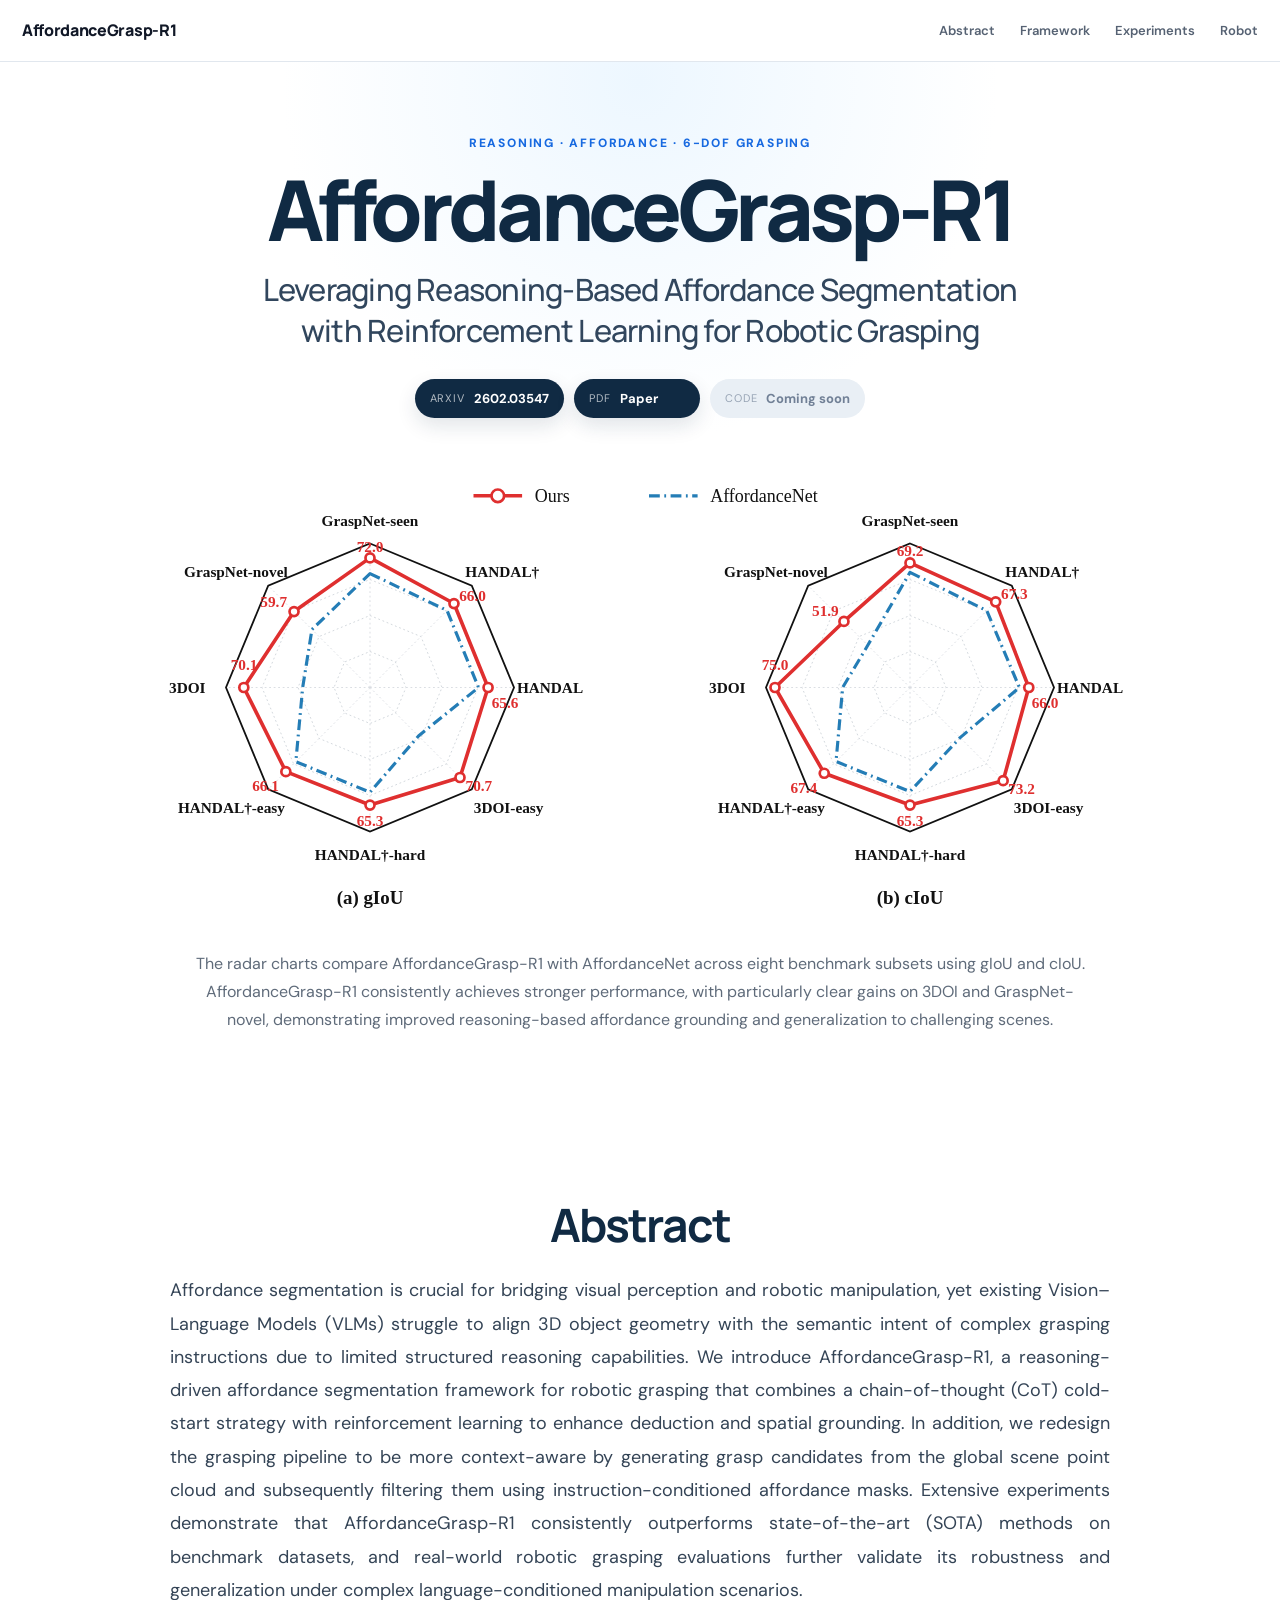
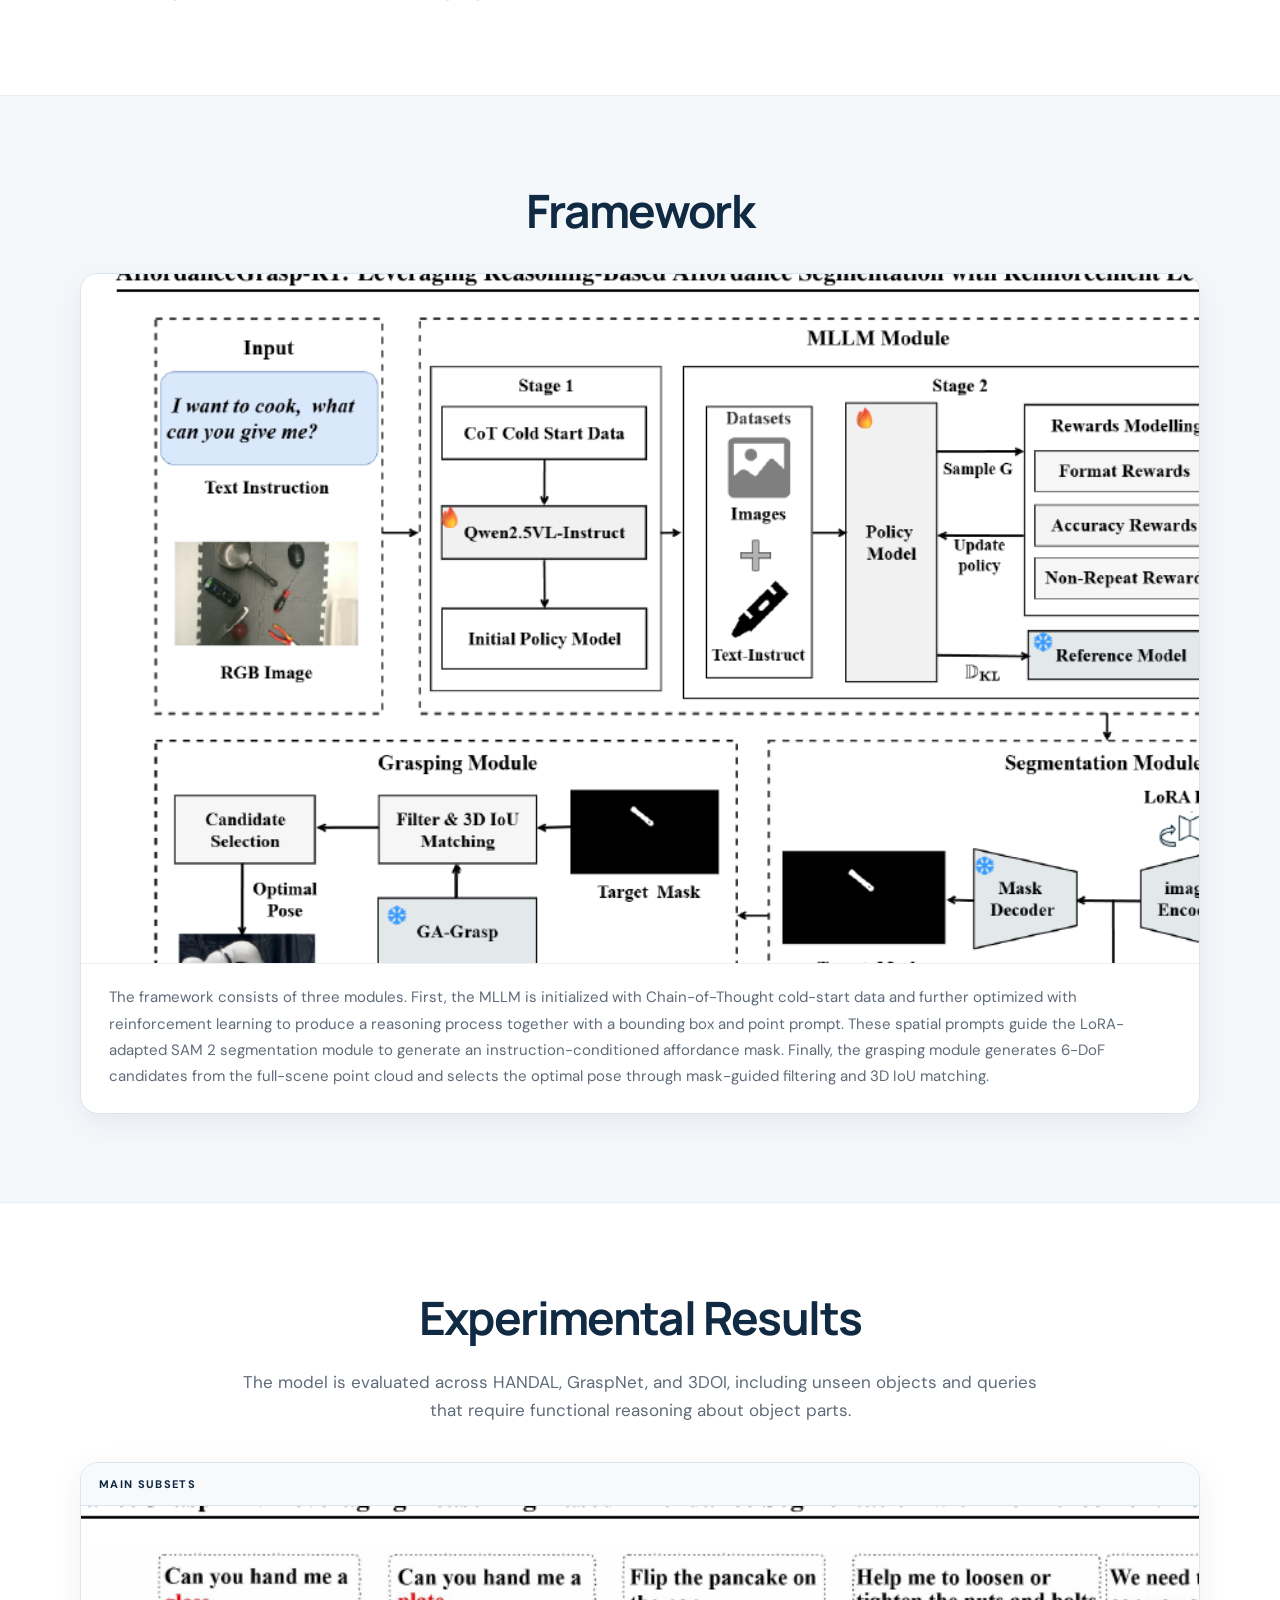
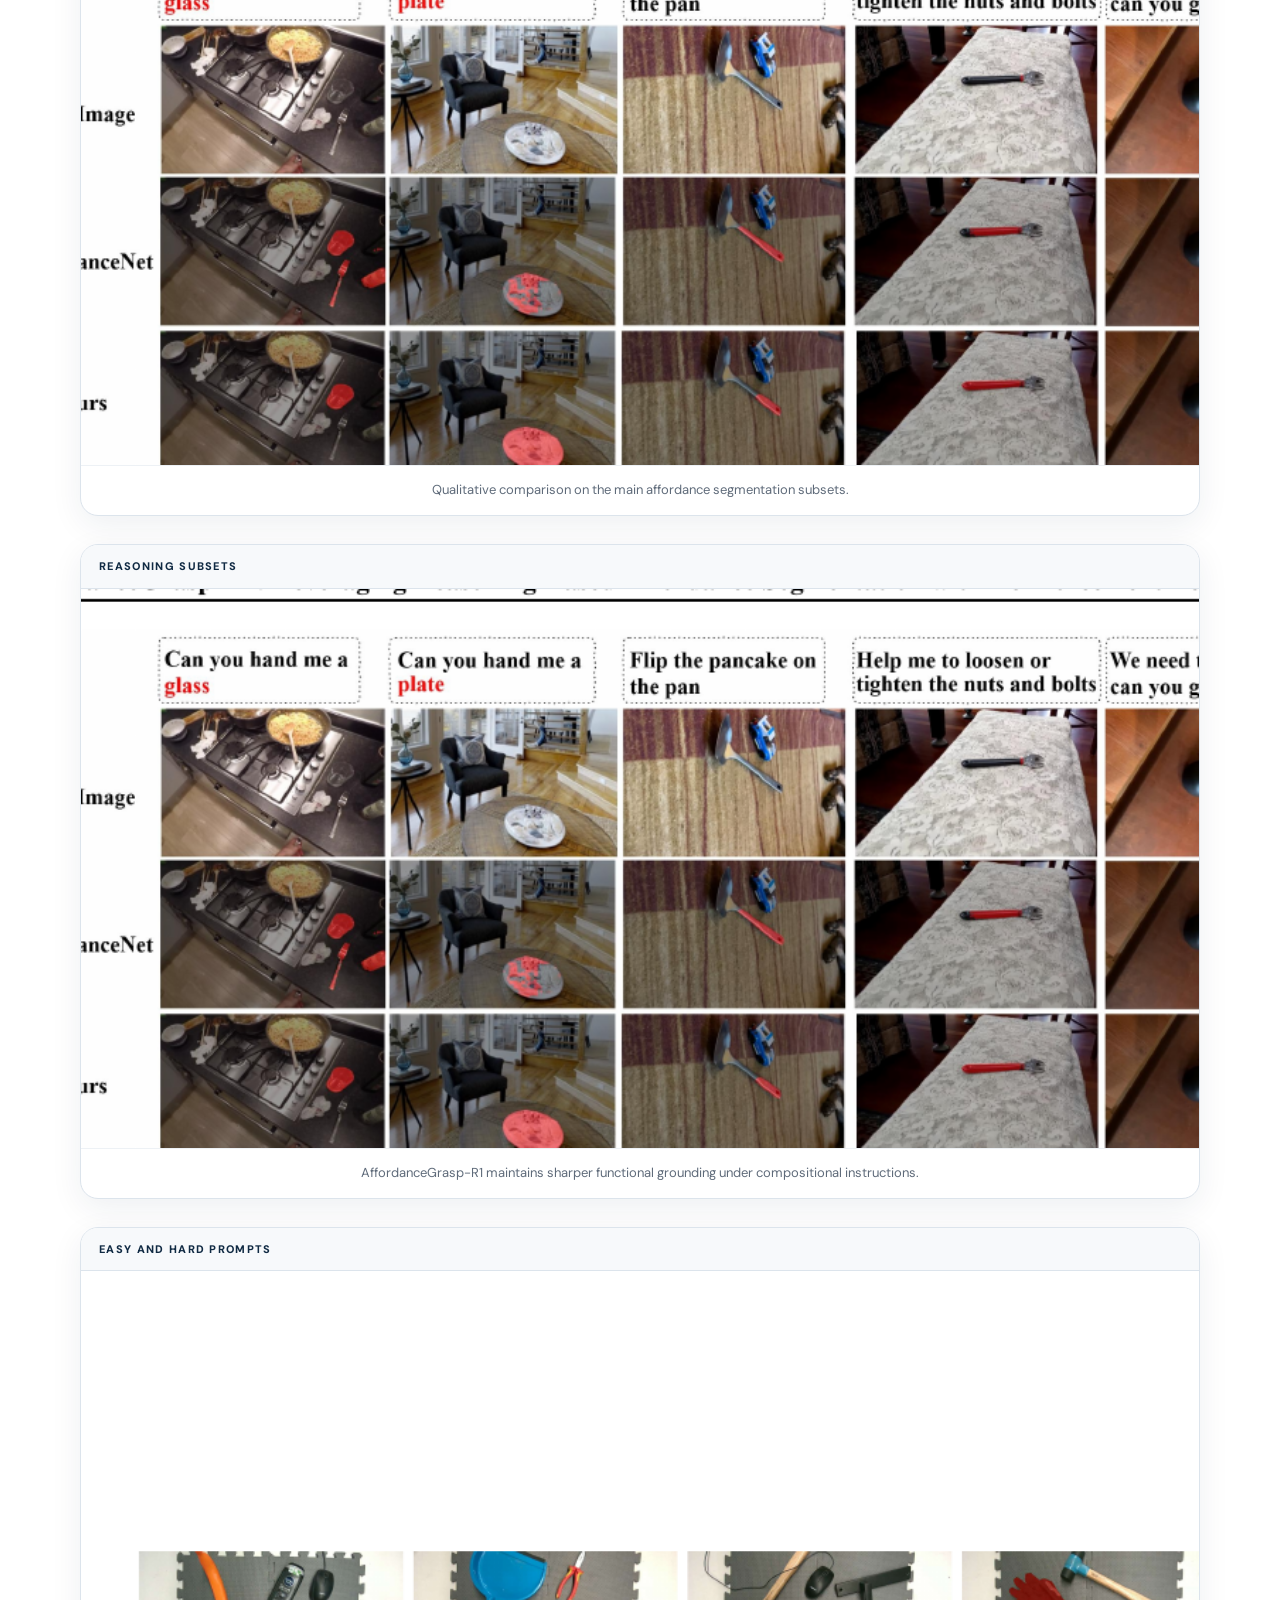
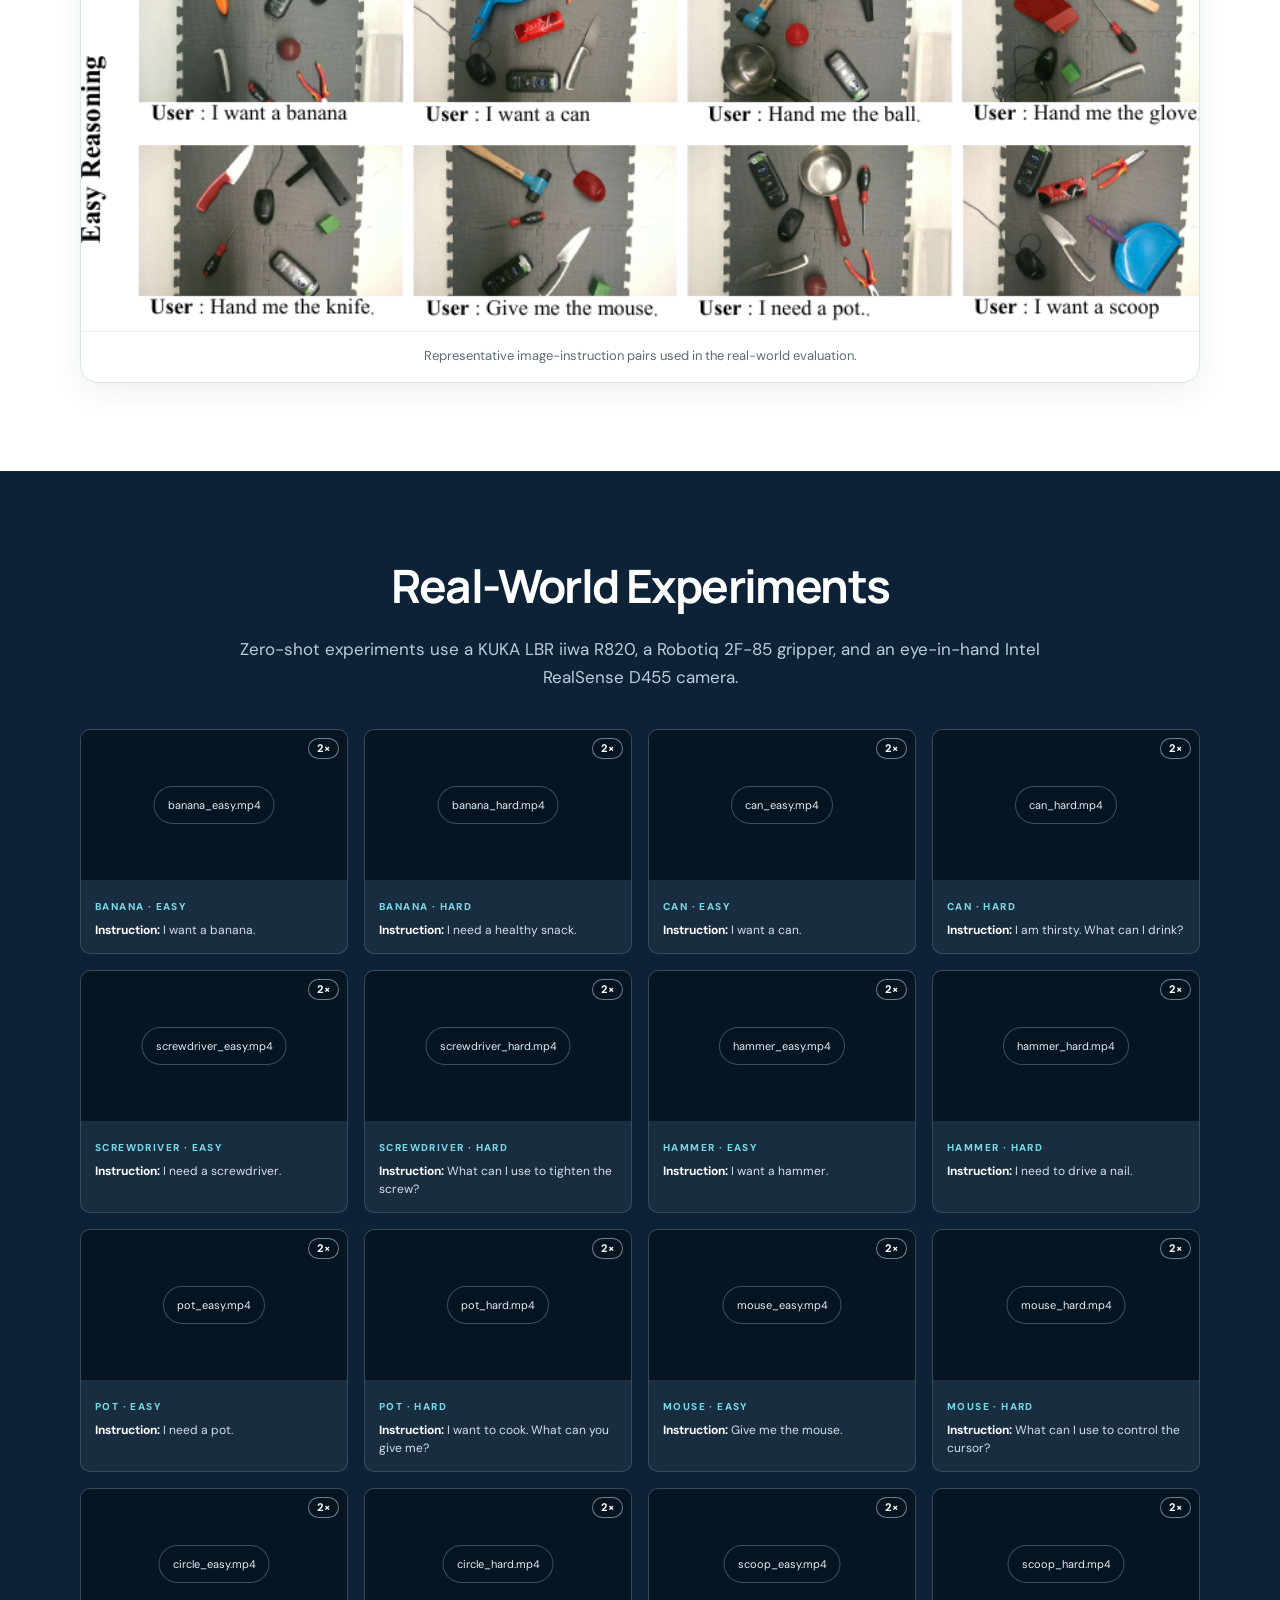
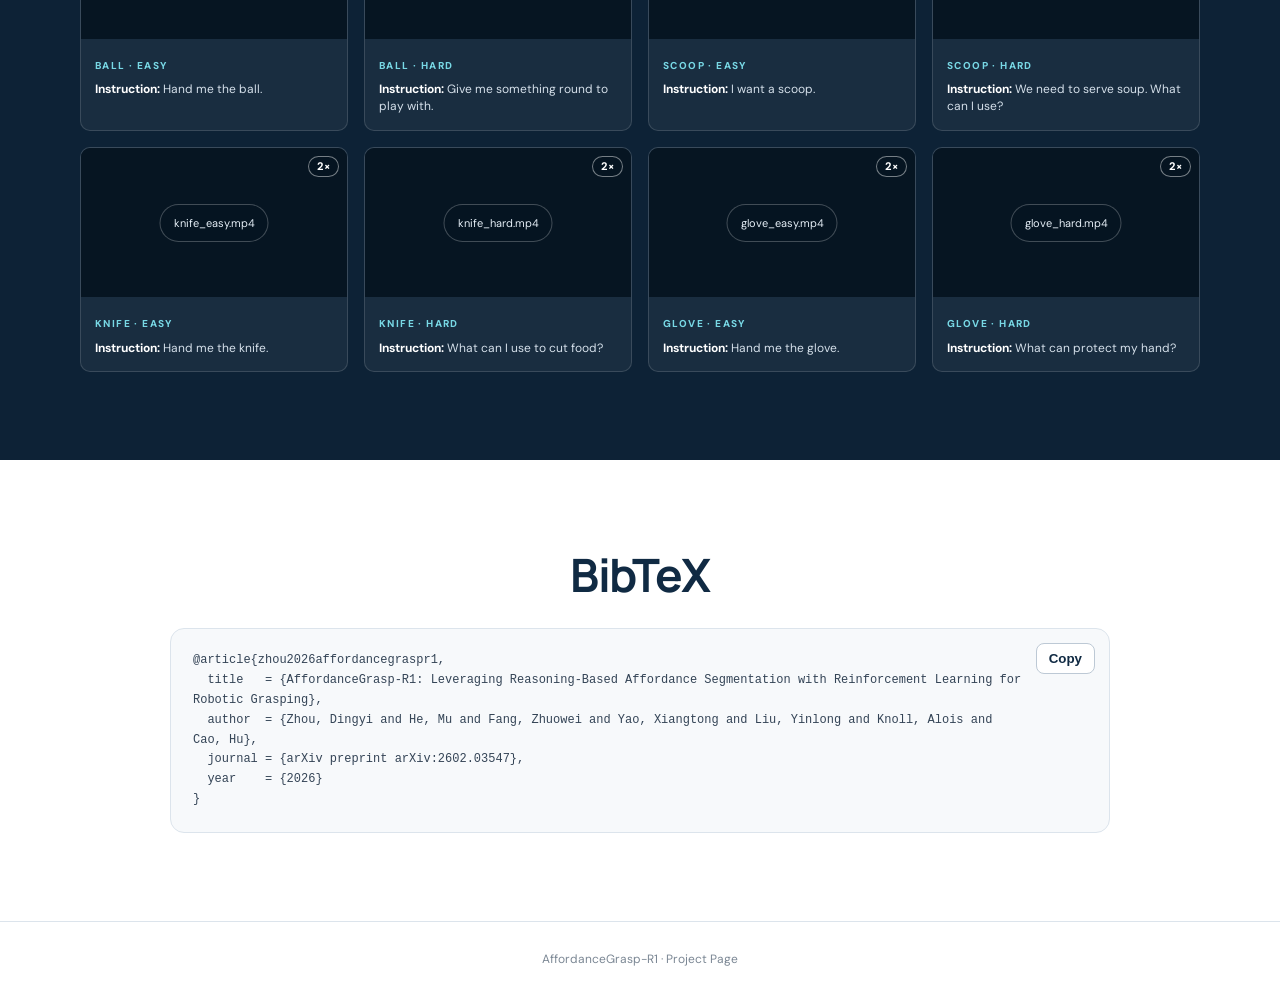
==== index.html @ d62acb6b "Publish AffordanceGrasp-R1 project page" ====
<!DOCTYPE html>
<html lang="en">
<head>
  <meta charset="UTF-8" />
  <meta name="viewport" content="width=device-width, initial-scale=1.0" />
  <meta name="description" content="AffordanceGrasp-R1: reasoning-driven affordance segmentation for robotic grasping." />
  <title>AffordanceGrasp-R1</title>
  <link rel="stylesheet" href="static/css/index.css" />
</head>
<body>
  <header class="site-nav">
    <a class="brand" href="#top">AffordanceGrasp-R1</a>
    <nav aria-label="Page navigation">
      <a href="#abstract">Abstract</a>
      <a href="#framework">Framework</a>
      <a href="#experiments">Experiments</a>
      <a href="#robot">Robot</a>
    </nav>
  </header>

  <main id="top">
    <section class="hero">
      <div class="wrap hero-inner">
        <p class="eyebrow">Reasoning &middot; Affordance &middot; 6-DoF Grasping</p>
        <h1>AffordanceGrasp-R1</h1>
        <p class="subtitle">Leveraging Reasoning-Based Affordance Segmentation<br class="desktop" /> with Reinforcement Learning for Robotic Grasping</p>

        <div class="links" aria-label="Project links">
          <a class="pill" href="https://arxiv.org/abs/2602.03547" target="_blank" rel="noreferrer"><span>arXiv</span><b>2602.03547</b></a>
          <a class="pill" href="static/pdf/AffordanceGraspR1_ICML2026.pdf" target="_blank"><span>PDF</span><b>Paper</b></a>
          <span class="pill pill-muted" aria-label="Code coming soon"><span>Code</span><b>Coming soon</b></span>
        </div>
      </div>
    </section>

    <section class="showcase" aria-label="Performance comparison">
      <div class="wide-wrap">
        <figure class="radar-figure">
          <img src="static/images/radar_comparison.svg" alt="Radar-chart comparison between AffordanceGrasp-R1 and AffordanceNet" />
        </figure>
        <p class="radar-caption">The radar charts compare AffordanceGrasp-R1 with AffordanceNet across eight benchmark subsets using gIoU and cIoU. AffordanceGrasp-R1 consistently achieves stronger performance, with particularly clear gains on 3DOI and GraspNet-novel, demonstrating improved reasoning-based affordance grounding and generalization to challenging scenes.</p>
      </div>
    </section>

    <section class="section" id="abstract">
      <div class="wrap prose-wrap">
        <h2>Abstract</h2>
        <p class="abstract-text">Affordance segmentation is crucial for bridging visual perception and robotic manipulation, yet existing Vision–Language Models (VLMs) struggle to align 3D object geometry with the semantic intent of complex grasping instructions due to limited structured reasoning capabilities. We introduce AffordanceGrasp-R1, a reasoning-driven affordance segmentation framework for robotic grasping that combines a chain-of-thought (CoT) cold-start strategy with reinforcement learning to enhance deduction and spatial grounding. In addition, we redesign the grasping pipeline to be more context-aware by generating grasp candidates from the global scene point cloud and subsequently filtering them using instruction-conditioned affordance masks. Extensive experiments demonstrate that AffordanceGrasp-R1 consistently outperforms state-of-the-art (SOTA) methods on benchmark datasets, and real-world robotic grasping evaluations further validate its robustness and generalization under complex language-conditioned manipulation scenarios.</p>
      </div>
    </section>

    <section class="section section-tint" id="framework">
      <div class="wrap">
        <h2>Framework</h2>
        <figure class="paper-card figure-wide">
          <img
            src="https://arxiv.org/html/2602.03547v1/overview.png"
            data-fallback="static/images/framework_clean.png"
            alt="Overview of the AffordanceGrasp-R1 framework"
          />
          <figcaption class="framework-caption">The framework consists of three modules. First, the MLLM is initialized with Chain-of-Thought cold-start data and further optimized with reinforcement learning to produce a reasoning process together with a bounding box and point prompt. These spatial prompts guide the LoRA-adapted SAM 2 segmentation module to generate an instruction-conditioned affordance mask. Finally, the grasping module generates 6-DoF candidates from the full-scene point cloud and selects the optimal pose through mask-guided filtering and 3D IoU matching.</figcaption>
        </figure>
      </div>
    </section>

    <section class="section" id="experiments">
      <div class="wrap">
        <h2>Experimental Results</h2>
        <p class="section-lead">The model is evaluated across HANDAL, GraspNet, and 3DOI, including unseen objects and queries that require functional reasoning about object parts.</p>

        <div class="figure-stack">
          <figure class="paper-card">
            <div class="figure-label">Main subsets</div>
            <img
              src="https://arxiv.org/html/2602.03547v1/Visual_affgrasp_r1_new.png"
              data-fallback="static/images/reasoning_compare.png"
              alt="Qualitative comparison on the main affordance segmentation subsets"
            />
            <figcaption>Qualitative comparison on the main affordance segmentation subsets.</figcaption>
          </figure>
          <figure class="paper-card">
            <div class="figure-label">Reasoning subsets</div>
            <img
              src="https://arxiv.org/html/2602.03547v1/reasoning_Visual_affgrasp_r1_new.png"
              data-fallback="static/images/reasoning_compare.png"
              alt="Qualitative comparison on reasoning-based affordance segmentation subsets"
            />
            <figcaption>AffordanceGrasp-R1 maintains sharper functional grounding under compositional instructions.</figcaption>
          </figure>
          <figure class="paper-card">
            <div class="figure-label">Easy and hard prompts</div>
            <img
              src="https://arxiv.org/html/2602.03547v1/easy_hard_reasoning.png"
              data-fallback="static/images/reasoning_examples.png"
              alt="Easy and hard reasoning-based instruction examples"
            />
            <figcaption>Representative image-instruction pairs used in the real-world evaluation.</figcaption>
          </figure>
        </div>

      </div>
    </section>

    <section class="section robot-section" id="robot">
      <div class="wrap">
        <h2>Real-World Experiments</h2>
        <p class="section-lead">Zero-shot experiments use a KUKA LBR iiwa R820, a Robotiq 2F-85 gripper, and an eye-in-hand Intel RealSense D455 camera.</p>

        <div class="video-category-list" aria-label="Real-robot video gallery">
          <article class="video-category">
            <h3><span>01</span> Banana</h3>
            <div class="context-grid">
              <article class="video-card" data-video-card><div class="video-media"><video controls loop muted playsinline preload="metadata" aria-label="Banana easy instruction"><source src="static/真机视频_web/banana_easy.mp4" type="video/mp4" /></video><span class="video-status">banana_easy.mp4</span></div><div class="video-copy"><span>Banana &middot; Easy</span><p><b>Instruction:</b> I want a banana.</p></div></article>
              <article class="video-card" data-video-card><div class="video-media"><video controls loop muted playsinline preload="metadata" aria-label="Banana hard instruction"><source src="static/真机视频_web/banana_hard.mp4" type="video/mp4" /></video><span class="video-status">banana_hard.mp4</span></div><div class="video-copy"><span>Banana &middot; Hard</span><p><b>Instruction:</b> I need a healthy snack.</p></div></article>
            </div>
          </article>

          <article class="video-category">
            <h3><span>02</span> Can</h3>
            <div class="context-grid">
              <article class="video-card" data-video-card><div class="video-media"><video controls loop muted playsinline preload="metadata" aria-label="Can easy instruction"><source src="static/真机视频_web/cococola_easy.mp4" type="video/mp4" /></video><span class="video-status">can_easy.mp4</span></div><div class="video-copy"><span>Can &middot; Easy</span><p><b>Instruction:</b> I want a can.</p></div></article>
              <article class="video-card" data-video-card><div class="video-media"><video controls loop muted playsinline preload="metadata" aria-label="Can hard instruction"><source src="static/真机视频_web/cococola_hard.mp4" type="video/mp4" /></video><span class="video-status">can_hard.mp4</span></div><div class="video-copy"><span>Can &middot; Hard</span><p><b>Instruction:</b> I am thirsty. What can I drink?</p></div></article>
            </div>
          </article>

          <article class="video-category">
            <h3><span>03</span> Screwdriver</h3>
            <div class="context-grid">
              <article class="video-card" data-video-card><div class="video-media"><video controls loop muted playsinline preload="metadata" aria-label="Screwdriver easy instruction"><source src="static/真机视频_web/screwdriver_easy.mp4" type="video/mp4" /></video><span class="video-status">screwdriver_easy.mp4</span></div><div class="video-copy"><span>Screwdriver &middot; Easy</span><p><b>Instruction:</b> I need a screwdriver.</p></div></article>
              <article class="video-card" data-video-card><div class="video-media"><video controls loop muted playsinline preload="metadata" aria-label="Screwdriver hard instruction"><source src="static/真机视频_web/screwdriver_hard.mp4" type="video/mp4" /></video><span class="video-status">screwdriver_hard.mp4</span></div><div class="video-copy"><span>Screwdriver &middot; Hard</span><p><b>Instruction:</b> What can I use to tighten the screw?</p></div></article>
            </div>
          </article>

          <article class="video-category">
            <h3><span>04</span> Hammer</h3>
            <div class="context-grid">
              <article class="video-card" data-video-card><div class="video-media"><video controls loop muted playsinline preload="metadata" aria-label="Hammer easy instruction"><source src="static/真机视频_web/hammer_easy.mp4" type="video/mp4" /></video><span class="video-status">hammer_easy.mp4</span></div><div class="video-copy"><span>Hammer &middot; Easy</span><p><b>Instruction:</b> I want a hammer.</p></div></article>
              <article class="video-card" data-video-card><div class="video-media"><video controls loop muted playsinline preload="metadata" aria-label="Hammer hard instruction"><source src="static/真机视频_web/hammer_hard.mp4" type="video/mp4" /></video><span class="video-status">hammer_hard.mp4</span></div><div class="video-copy"><span>Hammer &middot; Hard</span><p><b>Instruction:</b> I need to drive a nail.</p></div></article>
            </div>
          </article>

          <article class="video-category">
            <h3><span>05</span> Pot</h3>
            <div class="context-grid">
              <article class="video-card" data-video-card><div class="video-media"><video controls loop muted playsinline preload="metadata" aria-label="Pot easy instruction"><source src="static/真机视频_web/pot_easy.mp4" type="video/mp4" /></video><span class="video-status">pot_easy.mp4</span></div><div class="video-copy"><span>Pot &middot; Easy</span><p><b>Instruction:</b> I need a pot.</p></div></article>
              <article class="video-card" data-video-card><div class="video-media"><video controls loop muted playsinline preload="metadata" aria-label="Pot hard instruction"><source src="static/真机视频_web/pot_hard.mp4" type="video/mp4" /></video><span class="video-status">pot_hard.mp4</span></div><div class="video-copy"><span>Pot &middot; Hard</span><p><b>Instruction:</b> I want to cook. What can you give me?</p></div></article>
            </div>
          </article>

          <article class="video-category">
            <h3><span>06</span> Mouse</h3>
            <div class="context-grid">
              <article class="video-card" data-video-card><div class="video-media"><video controls loop muted playsinline preload="metadata" aria-label="Mouse easy instruction"><source src="static/真机视频_web/mouse_easy.mp4" type="video/mp4" /></video><span class="video-status">mouse_easy.mp4</span></div><div class="video-copy"><span>Mouse &middot; Easy</span><p><b>Instruction:</b> Give me the mouse.</p></div></article>
              <article class="video-card" data-video-card><div class="video-media"><video controls loop muted playsinline preload="metadata" aria-label="Mouse hard instruction"><source src="static/真机视频_web/mouse_hard.mp4" type="video/mp4" /></video><span class="video-status">mouse_hard.mp4</span></div><div class="video-copy"><span>Mouse &middot; Hard</span><p><b>Instruction:</b> What can I use to control the cursor?</p></div></article>
            </div>
          </article>

          <article class="video-category">
            <h3><span>07</span> Ball</h3>
            <div class="context-grid">
              <article class="video-card" data-video-card><div class="video-media"><video controls loop muted playsinline preload="metadata" aria-label="Ball easy instruction"><source src="static/真机视频_web/circle_easy.mp4" type="video/mp4" /></video><span class="video-status">circle_easy.mp4</span></div><div class="video-copy"><span>Ball &middot; Easy</span><p><b>Instruction:</b> Hand me the ball.</p></div></article>
              <article class="video-card" data-video-card><div class="video-media"><video controls loop muted playsinline preload="metadata" aria-label="Ball hard instruction"><source src="static/真机视频_web/circle_hard.mp4" type="video/mp4" /></video><span class="video-status">circle_hard.mp4</span></div><div class="video-copy"><span>Ball &middot; Hard</span><p><b>Instruction:</b> Give me something round to play with.</p></div></article>
            </div>
          </article>

          <article class="video-category">
            <h3><span>08</span> Scoop</h3>
            <div class="context-grid">
              <article class="video-card" data-video-card><div class="video-media"><video controls loop muted playsinline preload="metadata" aria-label="Scoop easy instruction"><source src="static/真机视频_web/scoop_easy.mp4" type="video/mp4" /></video><span class="video-status">scoop_easy.mp4</span></div><div class="video-copy"><span>Scoop &middot; Easy</span><p><b>Instruction:</b> I want a scoop.</p></div></article>
              <article class="video-card" data-video-card><div class="video-media"><video controls loop muted playsinline preload="metadata" aria-label="Scoop hard instruction"><source src="static/真机视频_web/scoop_hard.mp4" type="video/mp4" /></video><span class="video-status">scoop_hard.mp4</span></div><div class="video-copy"><span>Scoop &middot; Hard</span><p><b>Instruction:</b> We need to serve soup. What can I use?</p></div></article>
            </div>
          </article>

          <article class="video-category">
            <h3><span>09</span> Knife</h3>
            <div class="context-grid">
              <article class="video-card" data-video-card><div class="video-media"><video controls loop muted playsinline preload="metadata" aria-label="Knife easy instruction"><source src="static/真机视频_web/knife_easy.mp4" type="video/mp4" /></video><span class="video-status">knife_easy.mp4</span></div><div class="video-copy"><span>Knife &middot; Easy</span><p><b>Instruction:</b> Hand me the knife.</p></div></article>
              <article class="video-card" data-video-card><div class="video-media"><video controls loop muted playsinline preload="metadata" aria-label="Knife hard instruction"><source src="static/真机视频_web/knife_hard.mp4" type="video/mp4" /></video><span class="video-status">knife_hard.mp4</span></div><div class="video-copy"><span>Knife &middot; Hard</span><p><b>Instruction:</b> What can I use to cut food?</p></div></article>
            </div>
          </article>

          <article class="video-category">
            <h3><span>10</span> Glove</h3>
            <div class="context-grid">
              <article class="video-card" data-video-card><div class="video-media"><video controls loop muted playsinline preload="metadata" aria-label="Glove easy instruction"><source src="static/真机视频_web/glove_easy.mp4" type="video/mp4" /></video><span class="video-status">glove_easy.mp4</span></div><div class="video-copy"><span>Glove &middot; Easy</span><p><b>Instruction:</b> Hand me the glove.</p></div></article>
              <article class="video-card" data-video-card><div class="video-media"><video controls loop muted playsinline preload="metadata" aria-label="Glove hard instruction"><source src="static/真机视频_web/glove_hard.mp4" type="video/mp4" /></video><span class="video-status">glove_hard.mp4</span></div><div class="video-copy"><span>Glove &middot; Hard</span><p><b>Instruction:</b> What can protect my hand?</p></div></article>
            </div>
          </article>
        </div>
      </div>
    </section>

    <section class="section citation-section" id="citation">
      <div class="wrap prose-wrap">
        <h2>BibTeX</h2>
        <div class="bib">
<pre id="bibtex">@article{zhou2026affordancegraspr1,
  title   = {AffordanceGrasp-R1: Leveraging Reasoning-Based Affordance Segmentation with Reinforcement Learning for Robotic Grasping},
  author  = {Zhou, Dingyi and He, Mu and Fang, Zhuowei and Yao, Xiangtong and Liu, Yinlong and Knoll, Alois and Cao, Hu},
  journal = {arXiv preprint arXiv:2602.03547},
  year    = {2026}
}</pre>
          <button id="copyBtn" type="button">Copy</button>
        </div>
      </div>
    </section>
  </main>

  <footer><div class="wrap">AffordanceGrasp-R1 &middot; Project Page</div></footer>
  <script src="static/js/index.js"></script>
</body>
</html>
---- static/css/index.css ----
@import url('https://fonts.googleapis.com/css2?family=DM+Sans:wght@400;500;600;700&family=Manrope:wght@500;600;700;800&display=swap');

:root{
  --ink:#111827;
  --muted:#5f6b7a;
  --line:#dce4ec;
  --paper:#ffffff;
  --cloud:#f5f8fb;
  --navy:#102a43;
  --blue:#1769e0;
  --cyan:#23a6b8;
  --orange:#f28c45;
  --shadow:0 18px 55px rgba(15,42,67,.10);
}

*{box-sizing:border-box}
html{scroll-behavior:smooth;scroll-padding-top:72px}
body{margin:0;background:var(--paper);color:var(--ink);font-family:"DM Sans",Arial,sans-serif;line-height:1.65}
a{color:inherit;text-decoration:none}
img{display:block;max-width:100%}
.wrap{width:min(1120px,calc(100% - 44px));margin:0 auto}
.wide-wrap{width:min(1240px,calc(100% - 44px));margin:0 auto}
.prose-wrap{max-width:940px}

.site-nav{position:sticky;top:0;z-index:50;height:62px;padding:0 max(22px,calc((100vw - 1240px)/2));display:flex;align-items:center;justify-content:space-between;background:rgba(255,255,255,.9);border-bottom:1px solid rgba(220,228,236,.86);backdrop-filter:blur(16px)}
.brand{font-family:"Manrope",sans-serif;font-weight:800;letter-spacing:-.02em}
.site-nav nav{display:flex;gap:25px;font-size:13px;font-weight:600;color:#566273}
.site-nav nav a{transition:color .2s ease}
.site-nav nav a:hover{color:var(--blue)}

.hero{padding:72px 0 48px;text-align:center;background:radial-gradient(circle at 50% 5%,#edf7ff 0,rgba(237,247,255,0) 48%)}
.hero-inner{max-width:1120px}
.eyebrow,.section-kicker{margin:0 0 12px;color:var(--blue);font-size:12px;font-weight:800;letter-spacing:.15em;text-transform:uppercase}
.centered{text-align:center}
h1,h2,h3{font-family:"Manrope",sans-serif}
h1{margin:0;font-size:clamp(52px,7vw,84px);line-height:1.02;font-weight:800;letter-spacing:-.055em;color:var(--navy)}
.subtitle{max-width:1020px;margin:18px auto 28px;font-family:"Manrope",sans-serif;font-size:clamp(20px,2.4vw,31px);font-weight:500;line-height:1.32;letter-spacing:-.025em;color:#31465d}
.authors{display:flex;flex-wrap:wrap;justify-content:center;gap:5px 20px;margin:0 auto 8px;font-size:16px}
.authors span{white-space:nowrap}
.authors strong{color:var(--blue)}
.authors sup,.equal sup{color:var(--orange);font-weight:800}
.affiliations,.equal{margin:4px 0;color:var(--muted);font-size:13px}
.links{display:flex;justify-content:center;gap:10px;flex-wrap:wrap;margin-top:27px}
.pill{display:flex;align-items:center;gap:9px;min-width:126px;padding:9px 15px;border-radius:999px;background:var(--navy);color:#fff;box-shadow:0 8px 20px rgba(16,42,67,.12);transition:transform .2s ease,background .2s ease}
.pill:hover{transform:translateY(-2px);background:var(--blue)}
.pill span{font-size:11px;letter-spacing:.08em;text-transform:uppercase;opacity:.68}
.pill b{font-size:13px}
.pill-muted{background:#e9eff5;color:#718096;box-shadow:none;cursor:default}
.pill-muted:hover{transform:none;background:#e9eff5}

.showcase{padding:10px 0 76px}
.radar-figure{width:min(1080px,100%);margin:0 auto;padding:0;border:0;background:transparent;box-shadow:none}
.radar-figure img{display:block;width:100%;height:auto;margin:0 auto;object-fit:contain}
.radar-caption{max-width:900px;margin:24px auto 0;text-align:center;color:var(--muted);font-size:16px;line-height:1.75}
.showcase-heading{display:grid;grid-template-columns:minmax(0,1.25fr) minmax(260px,.75fr);gap:60px;align-items:end;margin:0 auto 28px}
.showcase-heading h2{max-width:780px;margin:0;font-size:clamp(29px,4vw,48px);line-height:1.13;letter-spacing:-.04em;color:var(--navy)}
.showcase-heading>p{margin:0 0 7px;color:var(--muted);font-size:16px}
.hero-result-grid{display:grid;grid-template-columns:1fr 1fr;gap:20px}
.hero-result{margin:0;padding:12px;border:1px solid var(--line);border-radius:22px;background:#fff;box-shadow:var(--shadow);overflow:hidden}
.hero-result>a{display:block}
.robot-crop{display:block;width:100%;aspect-ratio:850/810;overflow:hidden;border-radius:12px;background:#fff}
.robot-crop img{width:100%;height:auto;transform:translateY(-2.25%)}
.hero-result figcaption{display:flex;justify-content:center;gap:36px;padding:14px 8px 2px;color:var(--muted);font-size:13px}
.hero-result figcaption b{display:inline-grid;place-items:center;width:22px;height:22px;margin-right:7px;border-radius:50%;background:var(--navy);color:#fff}

.section{padding:88px 0}
.section-tint{background:var(--cloud);border-top:1px solid #e8eef4;border-bottom:1px solid #e8eef4}
.section h2{margin:0 auto 22px;text-align:center;font-size:clamp(31px,4vw,46px);line-height:1.18;letter-spacing:-.035em;color:var(--navy)}
.section-lead{max-width:820px;margin:0 auto 38px;text-align:center;color:var(--muted);font-size:17px}
.abstract-text{margin:0 auto;font-size:18px;line-height:1.85;text-align:justify;color:#344456}
.contribution-grid{display:grid;grid-template-columns:repeat(3,1fr);gap:18px;margin-top:48px}
.contribution-grid article{padding:24px;border:1px solid var(--line);border-radius:16px;background:#fff}
.contribution-grid article>span{font-family:"Manrope",sans-serif;font-size:12px;font-weight:800;color:var(--blue)}
.contribution-grid h3{margin:9px 0 7px;font-size:18px;color:var(--navy)}
.contribution-grid p{margin:0;color:var(--muted);font-size:14px}

.paper-card{position:relative;margin:0;border:1px solid var(--line);border-radius:18px;background:#fff;box-shadow:0 9px 32px rgba(15,42,67,.07);overflow:hidden}
.paper-card img{width:100%;height:auto;background:#fff}
.paper-card figcaption{padding:13px 18px 15px;border-top:1px solid #edf1f5;color:var(--muted);font-size:13px;text-align:center}
.paper-card .framework-caption{padding:20px 28px 24px;color:var(--muted);font-size:15px;line-height:1.75;text-align:left}
.figure-wide{margin-top:34px}
.pipeline-steps{display:grid;grid-template-columns:repeat(3,1fr);gap:18px;margin-top:24px}
.pipeline-steps article{padding:22px 23px;border-left:3px solid var(--blue);background:#fff;border-radius:0 13px 13px 0}
.pipeline-steps span{font-size:11px;font-weight:800;letter-spacing:.12em;text-transform:uppercase;color:var(--blue)}
.pipeline-steps h3{margin:5px 0 6px;font-size:18px;color:var(--navy)}
.pipeline-steps p{margin:0;color:var(--muted);font-size:14px}
.subsection{display:grid;grid-template-columns:.78fr 1.22fr;gap:34px;align-items:center;margin-top:72px}
.subsection h3{margin:0 0 13px;font-size:30px;line-height:1.2;letter-spacing:-.025em;color:var(--navy)}
.subsection-copy>p:not(.section-kicker){margin:0;color:var(--muted)}
.flow-compare{display:grid;gap:8px;margin-top:22px}
.flow-compare div{padding:12px 14px;border:1px solid var(--line);border-radius:10px;background:#fff}
.flow-compare .active{border-color:#9ec6ff;background:#eff6ff}
.flow-compare small{display:block;color:#7c8998;text-transform:uppercase;font-size:10px;font-weight:800;letter-spacing:.1em}
.flow-compare b{font-size:14px;color:var(--navy)}

.figure-stack{display:grid;gap:28px}
.figure-label{position:static;display:block;width:100%;padding:12px 18px;border-bottom:1px solid var(--line);background:#f7f9fb;color:var(--navy);font-size:11px;font-weight:800;letter-spacing:.12em;text-transform:uppercase;text-align:left}
.benchmark-grid{display:grid;grid-template-columns:1.18fr .82fr;gap:24px;margin-top:48px}
.benchmark-card{padding:30px;border:1px solid var(--line);border-radius:18px;background:var(--cloud)}
.benchmark-card h3{margin:0 0 10px;font-size:25px;line-height:1.25;color:var(--navy)}
.benchmark-card>p:not(.section-kicker){margin:0 0 22px;color:var(--muted)}
.bar-row{display:grid;grid-template-columns:115px 1fr 42px;gap:10px;align-items:center;margin-top:12px;font-size:12px;color:#657284}
.bar-row i{height:8px;border-radius:999px;background:#dfe8f1;overflow:hidden}
.bar-row i b{display:block;width:var(--value);height:100%;border-radius:inherit;background:linear-gradient(90deg,var(--blue),var(--cyan))}
.bar-row em{font-style:normal;font-weight:700;text-align:right;color:var(--navy)}
.accent-card{background:var(--navy);border-color:var(--navy);color:#fff}
.accent-card .section-kicker{color:#78d8e5}
.accent-card h3{color:#fff}
.accent-card>p:not(.section-kicker){color:#c7d6e5}
.success-pair{display:grid;grid-template-columns:1fr 1fr;gap:12px}
.success-pair div{padding:16px;border:1px solid rgba(255,255,255,.18);border-radius:12px;background:rgba(255,255,255,.06);display:flex;align-items:center;gap:10px}
.success-pair strong{font-family:"Manrope",sans-serif;font-size:28px;color:#78d8e5}
.success-pair span{font-size:11px;line-height:1.25;color:#d6e2ee;text-transform:uppercase;letter-spacing:.08em}

.robot-section{background:#0d2236;color:#fff}
.robot-section h2{color:#fff}
.robot-section .section-kicker{color:#78d8e5}
.robot-section .section-lead{color:#bcccdc}
.video-category-list{display:grid;grid-template-columns:repeat(4,minmax(0,1fr));gap:16px;margin-top:32px}
.video-category,.context-grid{display:contents}
.video-category>h3{display:none}
.video-card{border:1px solid rgba(255,255,255,.14);border-radius:10px;background:rgba(255,255,255,.05);overflow:hidden}
.video-media{position:relative;aspect-ratio:16/9;background:#061522;overflow:hidden}
.video-media>img,.video-media video{position:absolute;inset:0;width:100%;height:100%;object-fit:cover;object-position:top}
.video-media>img{z-index:1;filter:brightness(.72)}
.video-media video{z-index:2;background:#000;opacity:0;transition:opacity .25s ease}
.video-card.video-ready video{opacity:1}
.video-card.video-ready .video-media>img,.video-card.video-ready .video-status{display:none}
.video-status{position:absolute;z-index:3;left:50%;top:50%;transform:translate(-50%,-50%);width:max-content;max-width:84%;padding:9px 13px;border:1px solid rgba(255,255,255,.24);border-radius:999px;background:rgba(6,21,34,.78);color:#e5eef6;font-size:11px;text-align:center}
.video-media::after{content:"2×";position:absolute;z-index:4;top:8px;right:8px;padding:4px 8px;border:1px solid rgba(255,255,255,.45);border-radius:999px;background:rgba(6,21,34,.82);color:#fff;font-size:11px;font-weight:800;line-height:1;letter-spacing:.04em;pointer-events:none}
.video-copy{padding:12px 14px 14px}
.video-copy>span{color:#78d8e5;font-size:10px;font-weight:800;letter-spacing:.14em;text-transform:uppercase}
.video-copy p{margin:4px 0 0;color:#d5e0ea;font-size:12px;line-height:1.45}
.video-copy p b{color:#fff}

.citation-section{background:#fff}
.bib{position:relative;margin-top:26px;padding:22px 82px 22px 22px;border:1px solid var(--line);border-radius:14px;background:#f7f9fb;overflow:auto}
.bib pre{margin:0;white-space:pre-wrap;font:12px/1.65 ui-monospace,SFMono-Regular,Consolas,monospace;color:#344456}
.bib button{position:absolute;right:14px;top:14px;padding:7px 12px;border:1px solid #bdc9d5;border-radius:8px;background:#fff;color:var(--navy);font-weight:700;cursor:pointer}
.bib button:hover{border-color:var(--blue);color:var(--blue)}
footer{padding:28px 0;border-top:1px solid var(--line);color:#7b8794;font-size:12px;text-align:center}

@media(max-width:900px){
  .showcase-heading,.subsection{grid-template-columns:1fr;gap:24px}
  .contribution-grid,.pipeline-steps{grid-template-columns:1fr}
  .benchmark-grid{grid-template-columns:1fr}
  .subsection-copy{max-width:720px}
  .video-category-list{grid-template-columns:repeat(3,minmax(0,1fr))}
}

@media(max-width:720px){
  .site-nav{justify-content:center}.site-nav nav{display:none}
  .hero{padding-top:52px}.section{padding:68px 0}
  .hero-result-grid{grid-template-columns:1fr}
  .video-category-list{grid-template-columns:repeat(2,minmax(0,1fr))}
  .abstract-text{text-align:left;font-size:16px}
  .hero-result{padding:8px;border-radius:14px}
  .robot-crop{aspect-ratio:850/810}
  .hero-result figcaption{flex-direction:column;align-items:center;gap:6px}
}

@media(max-width:520px){
  .wrap,.wide-wrap{width:min(100% - 28px,1240px)}
  .desktop{display:none}
  h1{font-size:44px}.subtitle{font-size:19px}
  .bar-row{grid-template-columns:1fr 40px}.bar-row span{grid-column:1/-1}
  .bib{padding:58px 16px 18px}.bib button{left:14px;right:auto}
  .video-category-list{grid-template-columns:1fr}
}

@media(prefers-reduced-motion:reduce){html{scroll-behavior:auto}.pill{transition:none}}
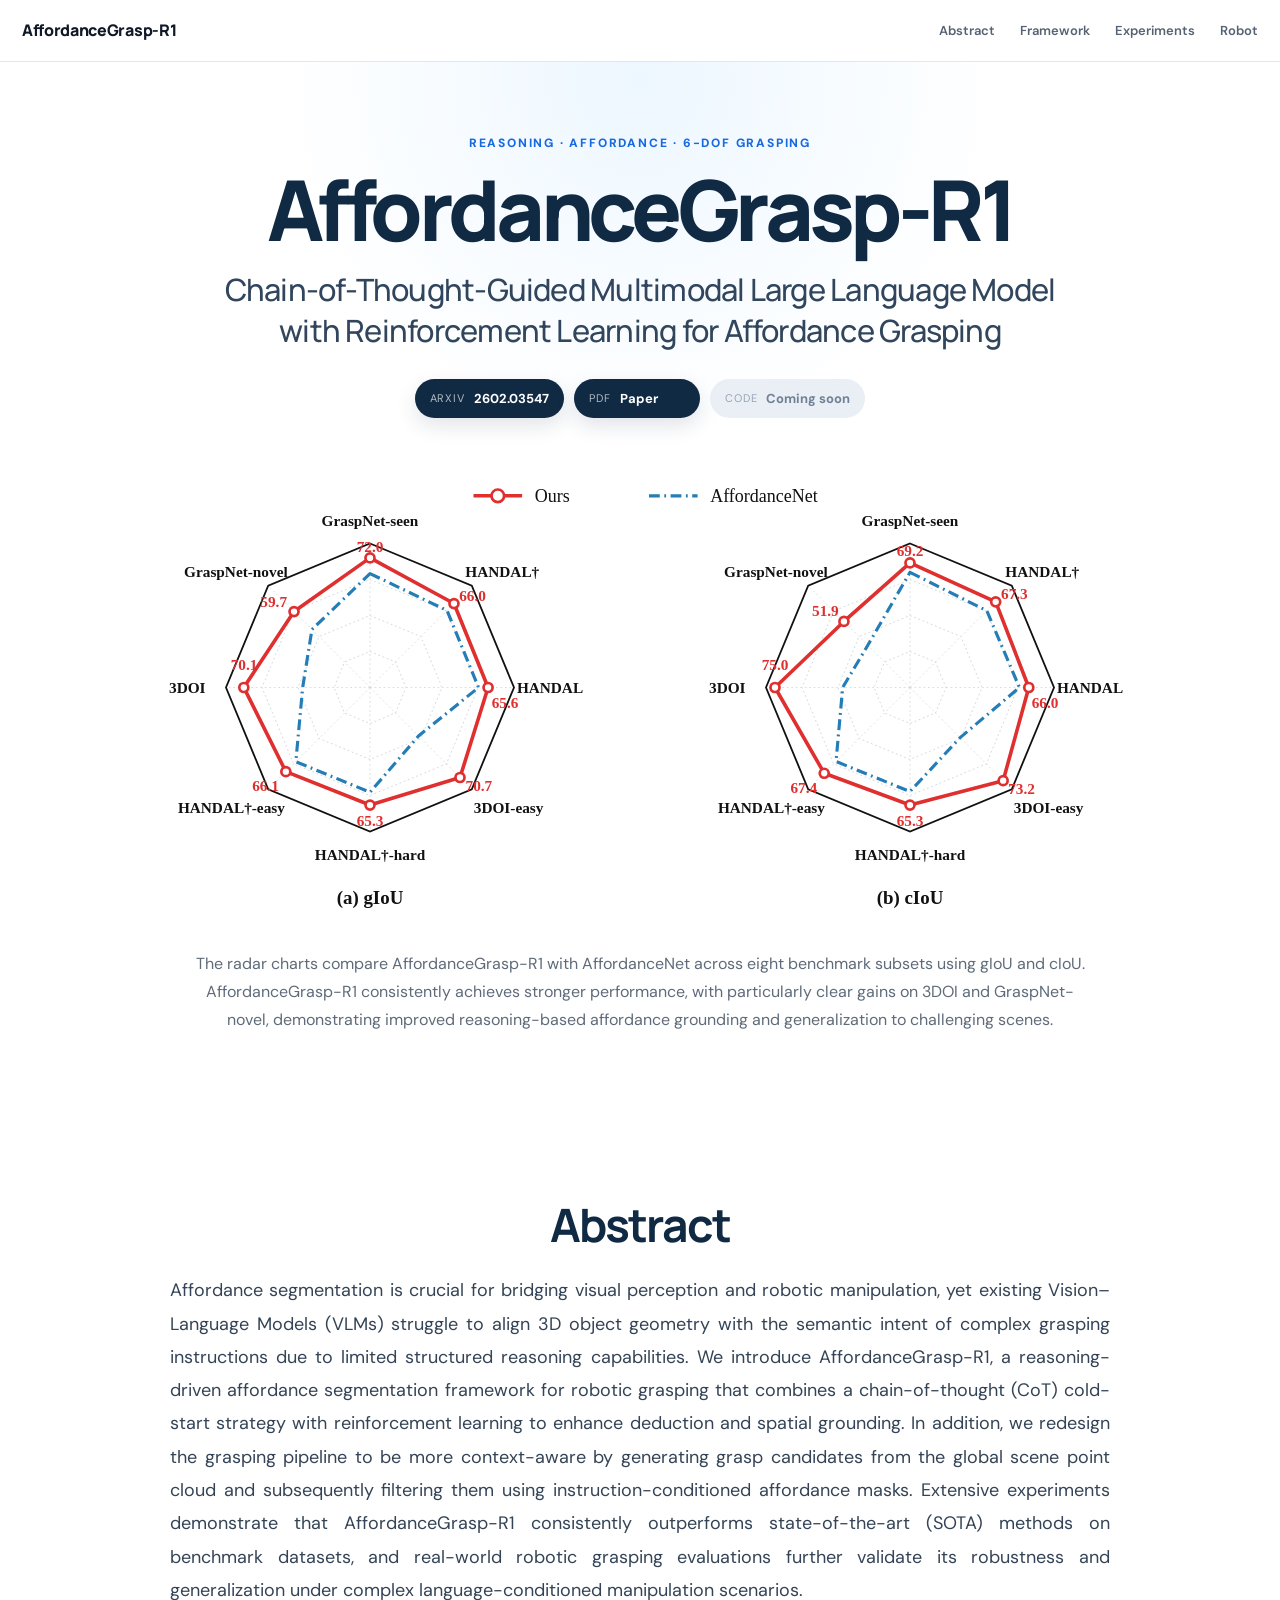
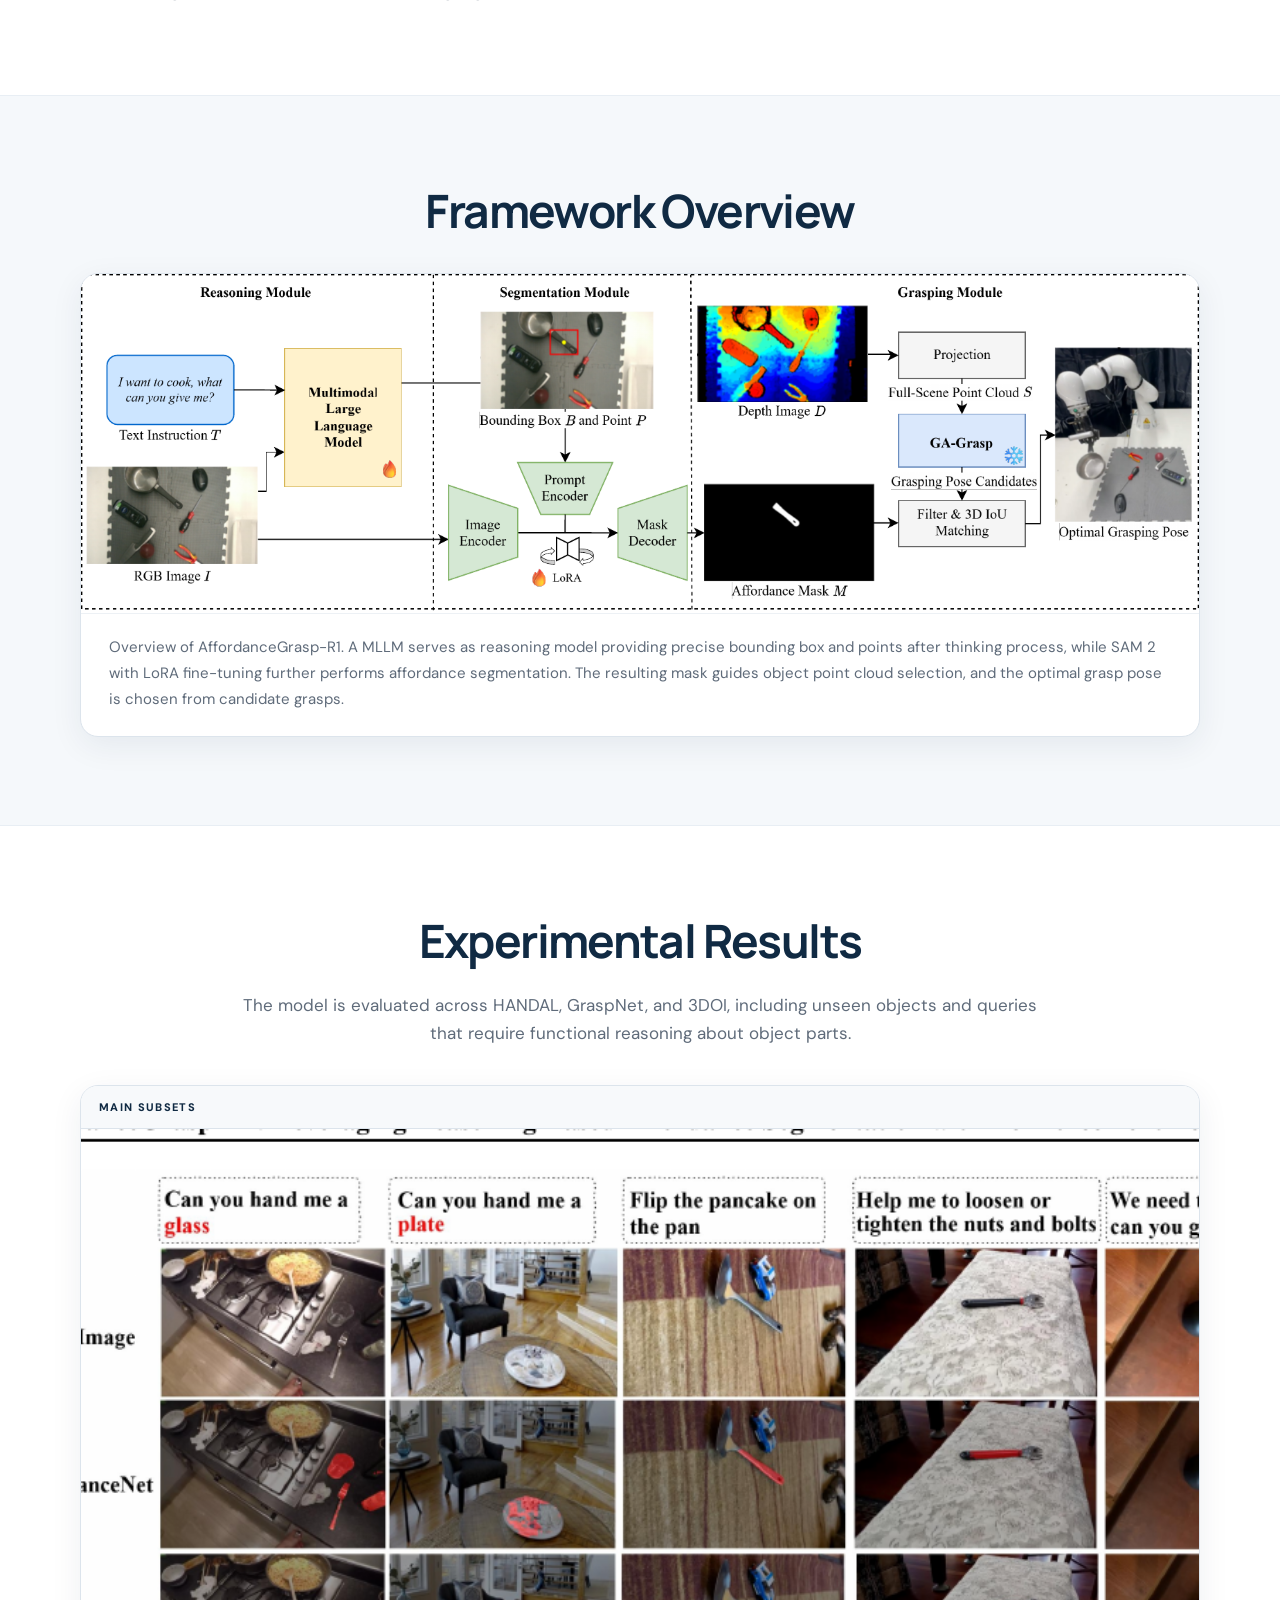
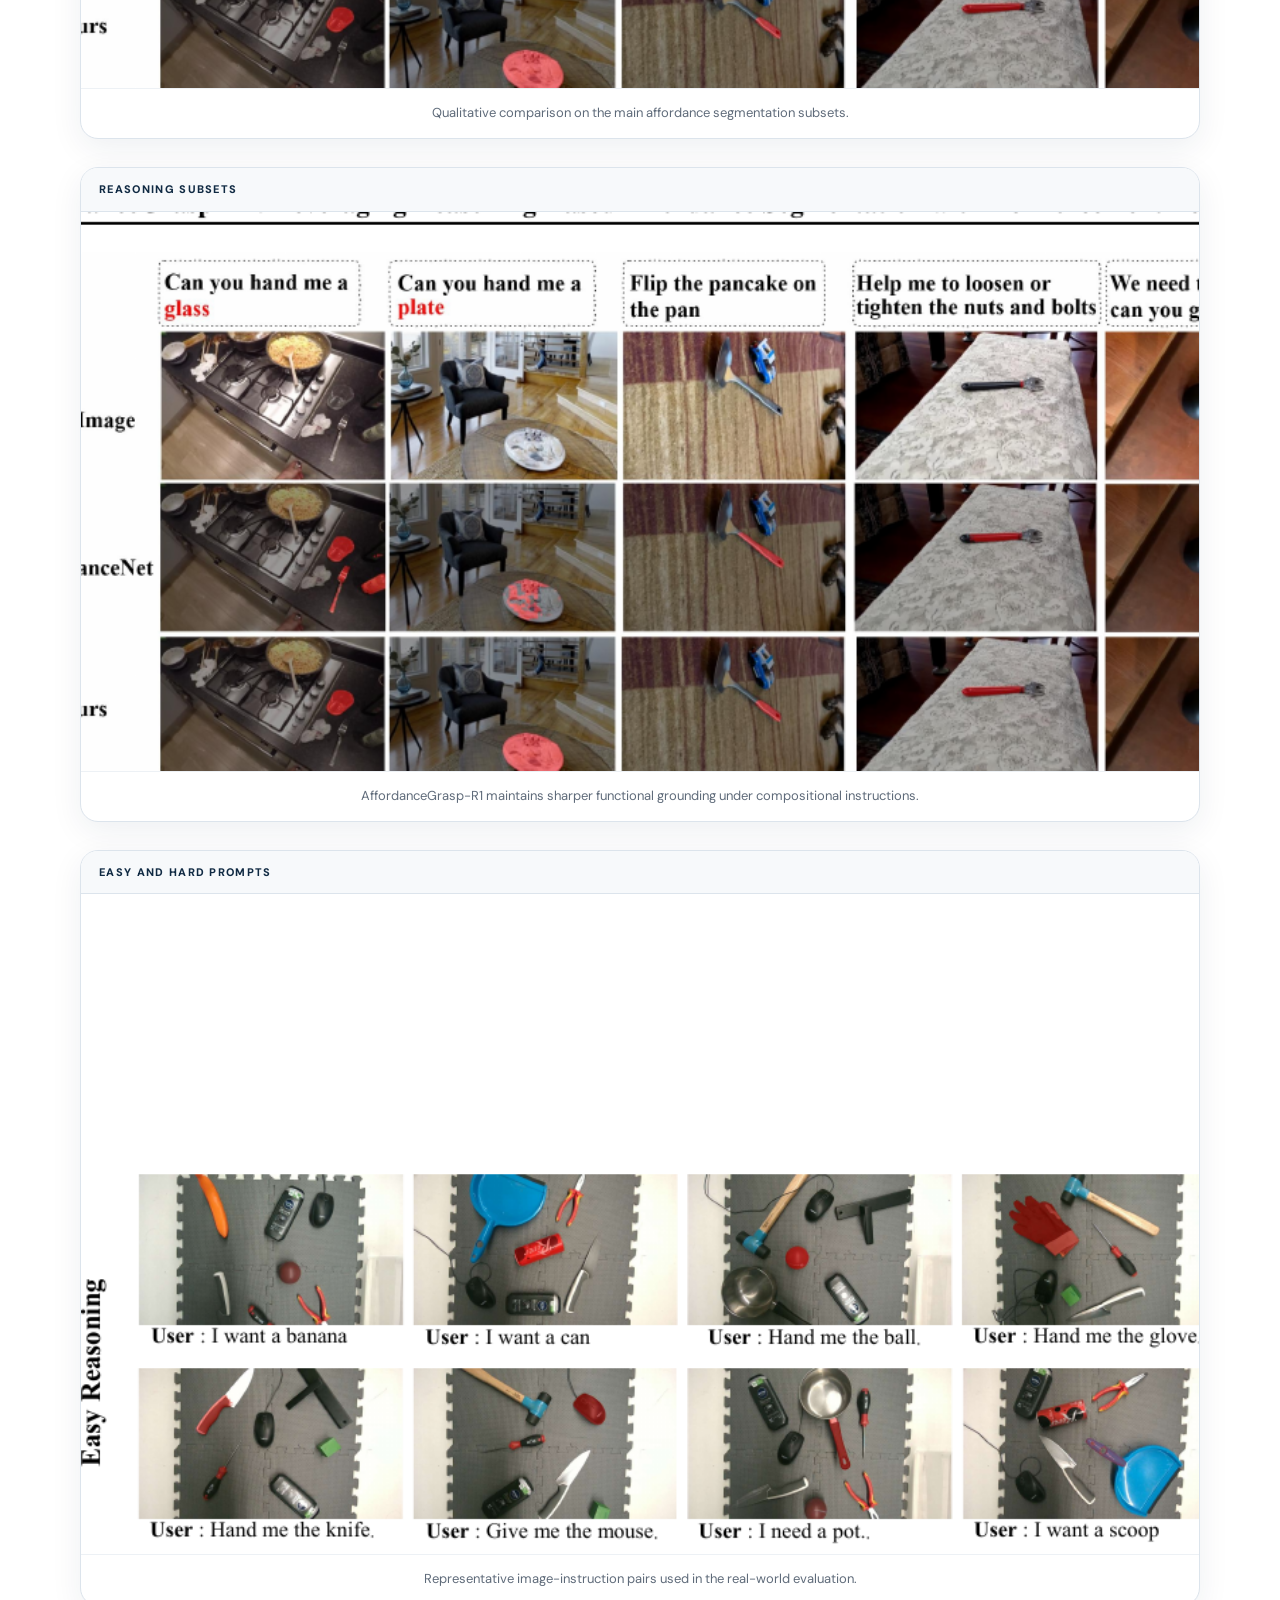
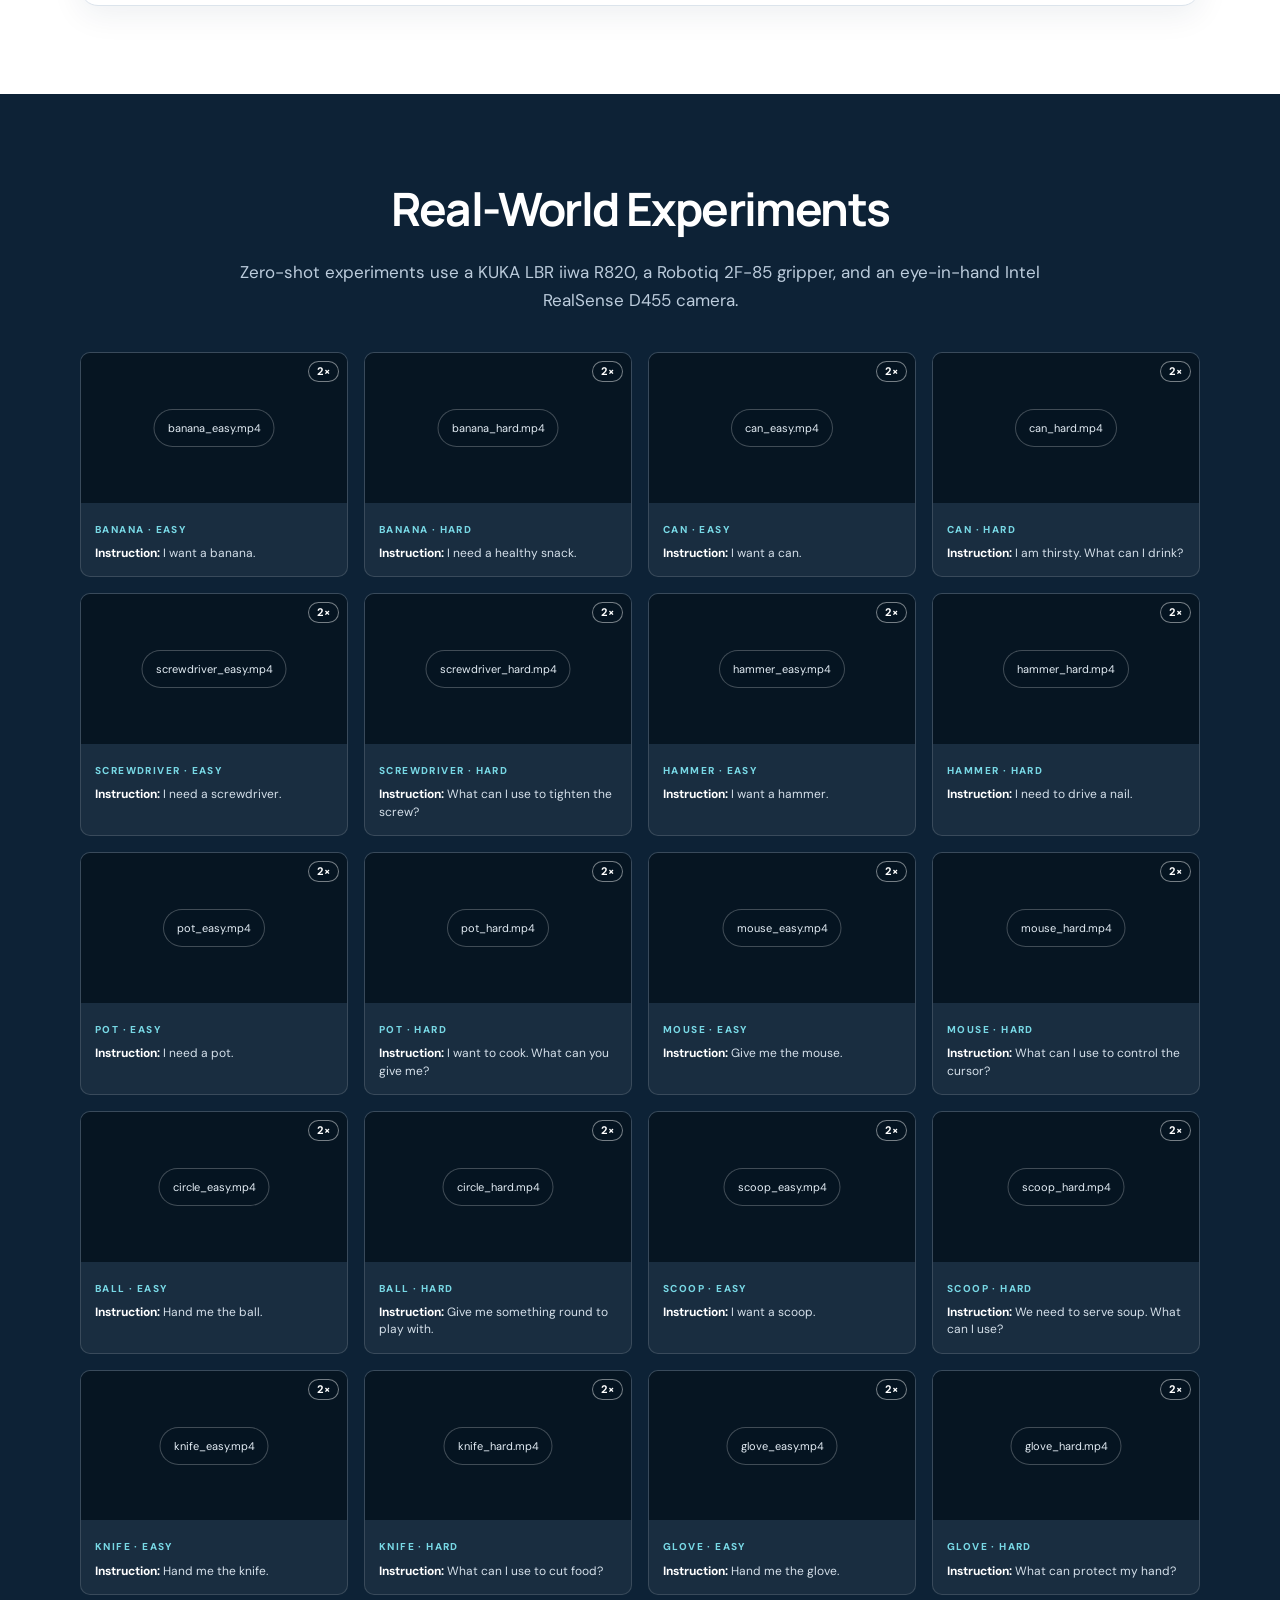
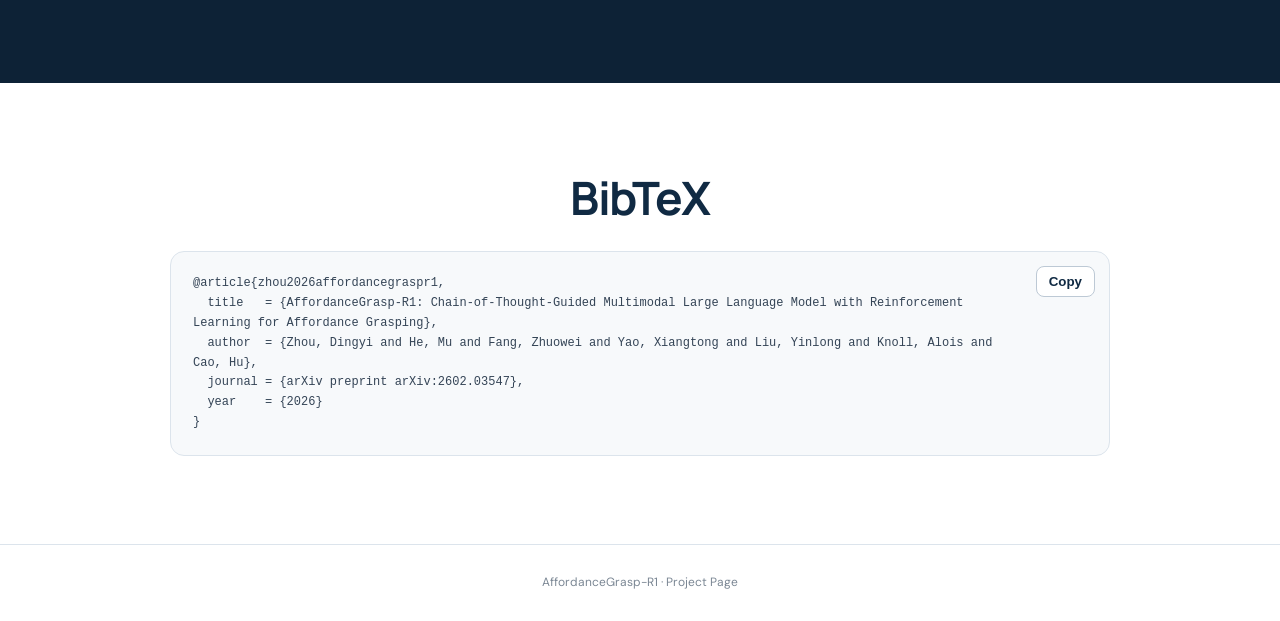
==== commit a4111868: "Update paper title and framework overview" ====
--- a/index.html
+++ b/index.html
@@ -3,8 +3,8 @@
 <head>
   <meta charset="UTF-8" />
   <meta name="viewport" content="width=device-width, initial-scale=1.0" />
-  <meta name="description" content="AffordanceGrasp-R1: reasoning-driven affordance segmentation for robotic grasping." />
-  <title>AffordanceGrasp-R1</title>
+  <meta name="description" content="AffordanceGrasp-R1: Chain-of-Thought-Guided Multimodal Large Language Model with Reinforcement Learning for Affordance Grasping." />
+  <title>AffordanceGrasp-R1 | CoT-Guided Affordance Grasping</title>
   <link rel="stylesheet" href="static/css/index.css" />
 </head>
 <body>
@@ -23,11 +23,11 @@
       <div class="wrap hero-inner">
         <p class="eyebrow">Reasoning &middot; Affordance &middot; 6-DoF Grasping</p>
         <h1>AffordanceGrasp-R1</h1>
-        <p class="subtitle">Leveraging Reasoning-Based Affordance Segmentation<br class="desktop" /> with Reinforcement Learning for Robotic Grasping</p>
+        <p class="subtitle">Chain-of-Thought-Guided Multimodal Large Language Model<br class="desktop" /> with Reinforcement Learning for Affordance Grasping</p>
 
         <div class="links" aria-label="Project links">
           <a class="pill" href="https://arxiv.org/abs/2602.03547" target="_blank" rel="noreferrer"><span>arXiv</span><b>2602.03547</b></a>
-          <a class="pill" href="static/pdf/AffordanceGraspR1_ICML2026.pdf" target="_blank"><span>PDF</span><b>Paper</b></a>
+          <a class="pill" href="static/pdf/AffordanceGraspR1_TRO2026.pdf" target="_blank"><span>PDF</span><b>Paper</b></a>
           <span class="pill pill-muted" aria-label="Code coming soon"><span>Code</span><b>Coming soon</b></span>
         </div>
       </div>
@@ -51,14 +51,13 @@
 
     <section class="section section-tint" id="framework">
       <div class="wrap">
-        <h2>Framework</h2>
+        <h2>Framework Overview</h2>
         <figure class="paper-card figure-wide">
           <img
-            src="https://arxiv.org/html/2602.03547v1/overview.png"
-            data-fallback="static/images/framework_clean.png"
+            src="static/images/overview_new.png"
             alt="Overview of the AffordanceGrasp-R1 framework"
           />
-          <figcaption class="framework-caption">The framework consists of three modules. First, the MLLM is initialized with Chain-of-Thought cold-start data and further optimized with reinforcement learning to produce a reasoning process together with a bounding box and point prompt. These spatial prompts guide the LoRA-adapted SAM 2 segmentation module to generate an instruction-conditioned affordance mask. Finally, the grasping module generates 6-DoF candidates from the full-scene point cloud and selects the optimal pose through mask-guided filtering and 3D IoU matching.</figcaption>
+          <figcaption class="framework-caption">Overview of AffordanceGrasp-R1. A MLLM serves as reasoning model providing precise bounding box and points after thinking process, while SAM 2 with LoRA fine-tuning further performs affordance segmentation. The resulting mask guides object point cloud selection, and the optimal grasp pose is chosen from candidate grasps.</figcaption>
         </figure>
       </div>
     </section>
@@ -195,7 +194,7 @@
         <h2>BibTeX</h2>
         <div class="bib">
 <pre id="bibtex">@article{zhou2026affordancegraspr1,
-  title   = {AffordanceGrasp-R1: Leveraging Reasoning-Based Affordance Segmentation with Reinforcement Learning for Robotic Grasping},
+  title   = {AffordanceGrasp-R1: Chain-of-Thought-Guided Multimodal Large Language Model with Reinforcement Learning for Affordance Grasping},
   author  = {Zhou, Dingyi and He, Mu and Fang, Zhuowei and Yao, Xiangtong and Liu, Yinlong and Knoll, Alois and Cao, Hu},
   journal = {arXiv preprint arXiv:2602.03547},
   year    = {2026}
